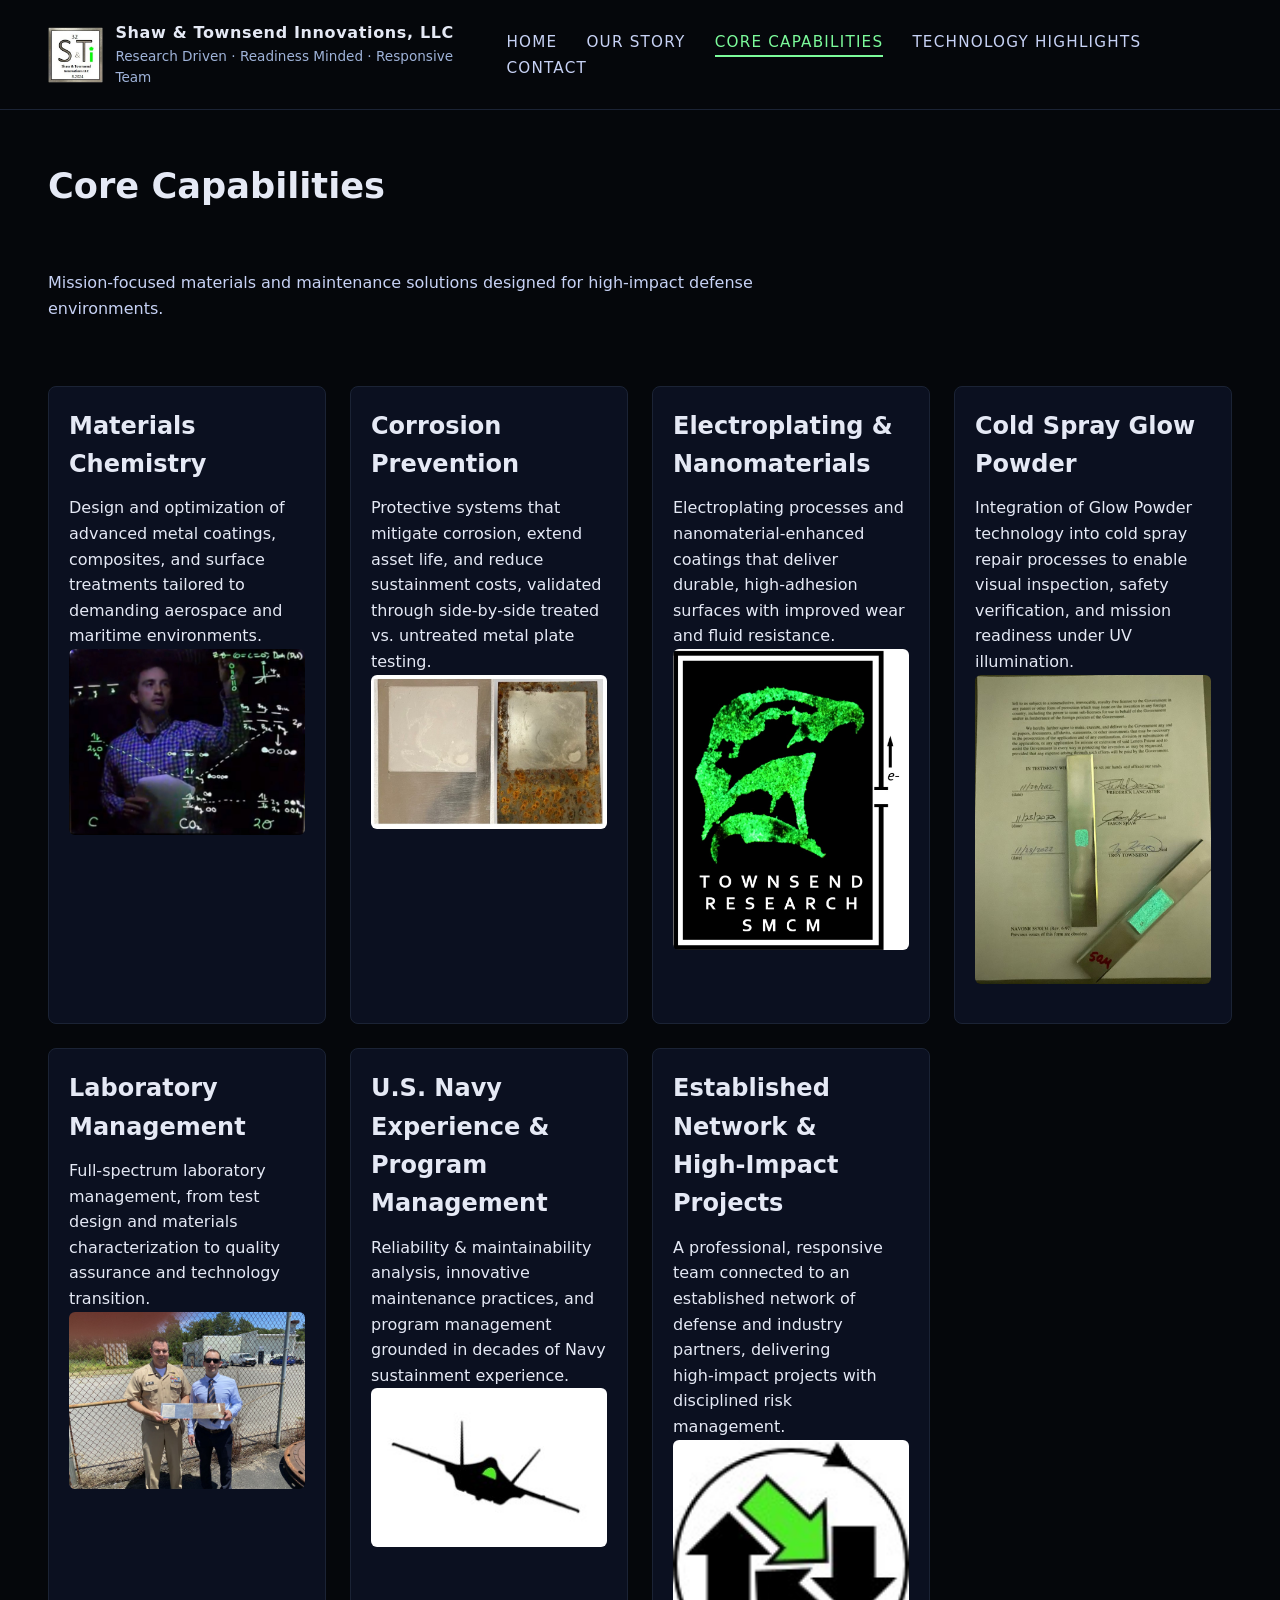
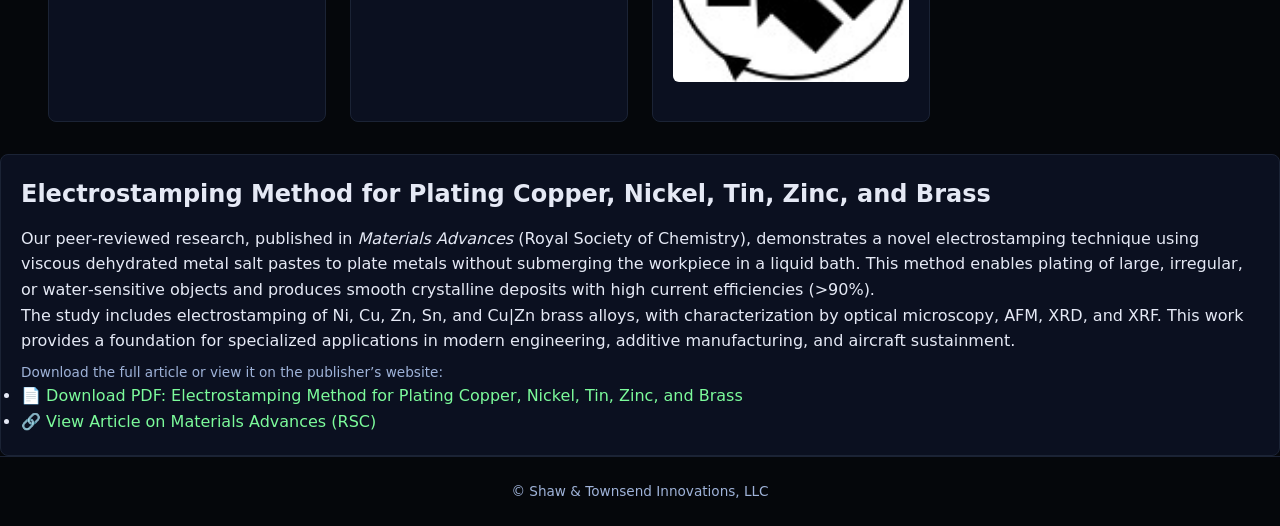
==== capabilities.html @ 94cab830 "Update capabilities.html" ====
<!DOCTYPE html>
<html lang="en">
<head>
  <meta charset="UTF-8">
  <title>Shaw & Townsend Innovations | Core Capabilities</title> 
  <link rel="stylesheet" href="styles.css">
</head>
<body>
<header class="site-header">
  <div class="logo-block">
    <img src="images/sti-logo.jpg" alt="Shaw & Townsend Innovations LLC logo">
    <div class="logo-text">
      <span class="logo-title">Shaw & Townsend Innovations, LLC</span>
      <span class="logo-tagline">Research Driven · Readiness Minded · Responsive Team</span>
    </div>
  </div>
  <nav class="main-nav">
    <a href="index.html">Home</a>
    <a href="our-story.html">Our Story</a>
    <a href="capabilities.html" class="active">Core Capabilities</a>
    <a href="technology.html">Technology Highlights</a>
    <a href="contact.html">Contact</a>
  </nav>
</header>

<section class="page-hero">
  <h1>Core Capabilities</h1>
  <p>
    Mission‑focused materials and maintenance solutions designed for high‑impact defense environments.
  </p>
</section>

<section class="capabilities-grid">

  
  <article class="capability-card">
    <h2>Materials Chemistry</h2>
    <p>
      Design and optimization of advanced metal coatings, composites, and surface treatments tailored to
      demanding aerospace and maritime environments.
    </p>
    <img src="images/lightboard-photo-example.JPG"
         alt="Treated and corroded metal plates demonstrating corrosion prevention">
    
  </article>

  <article class="capability-card">
    <h2>Corrosion Prevention</h2>
    <p>
      Protective systems that mitigate corrosion, extend asset life, and reduce sustainment costs, validated
      through side‑by‑side treated vs. untreated metal plate testing.
    </p>
    <img src="images/corrosion-comparison-plates.jpg"
         alt="Treated and corroded metal plates demonstrating corrosion prevention">
  </article>

  <article class="capability-card">
    <h2>Electroplating & Nanomaterials</h2>
    <p>
      Electroplating processes and nanomaterial‑enhanced coatings that deliver durable, high‑adhesion surfaces
      with improved wear and fluid resistance.
    </p>
    <img src="images/townsend-research.jpg"
         alt="Treated and corroded metal plates demonstrating corrosion prevention">
    
  </article>

  <article class="capability-card">
    <h2>Cold Spray Glow Powder</h2>
    <p>
      Integration of Glow Powder technology into cold spray repair processes to enable visual inspection,
      safety verification, and mission readiness under UV illumination.
    </p>
    <img src="images/glowing-coldspray-patent.jpg"
         alt="Fluorescent metal components under UV light illustrating Glow Powder applications">
  </article>

  <article class="capability-card">
    <h2>Laboratory Management</h2>
    <p>
      Full‑spectrum laboratory management, from test design and materials characterization to quality
      assurance and technology transition.
    </p>

        <img src="images/jason-troy.jpg"
         alt="Treated and corroded metal plates demonstrating corrosion prevention">
  </article>

  <article class="capability-card">
    <h2>U.S. Navy Experience & Program Management</h2>
    <p>
      Reliability & maintainability analysis, innovative maintenance practices, and program management
      grounded in decades of Navy sustainment experience.
    </p>

        <img src="images/materials-chemistry.jpg"
         alt="Treated and corroded metal plates demonstrating corrosion prevention">
  </article>

  <article class="capability-card">
    <h2>Established Network & High‑Impact Projects</h2>
    <p>
      A professional, responsive team connected to an established network of defense and industry partners,
      delivering high‑impact projects with disciplined risk management.
    </p>
        <img src="images/network.jpg"
         alt="Treated and corroded metal plates demonstrating corrosion prevention">
  </article>
</section>


  <article class="tech-card">
    <h2>Electrostamping Method for Plating Copper, Nickel, Tin, Zinc, and Brass</h2>
    <p>
      Our peer‑reviewed research, published in <em>Materials Advances</em> (Royal Society of Chemistry),
      demonstrates a novel electrostamping technique using viscous dehydrated metal salt pastes to plate
      metals without submerging the workpiece in a liquid bath. This method enables plating of large,
      irregular, or water‑sensitive objects and produces smooth crystalline deposits with high current
      efficiencies (>90%).
    </p>

    <p>
      The study includes electrostamping of Ni, Cu, Zn, Sn, and Cu|Zn brass alloys, with characterization
      by optical microscopy, AFM, XRD, and XRF. This work provides a foundation for specialized
      applications in modern engineering, additive manufacturing, and aircraft sustainment.
    </p>

    <p class="image-caption">
      Download the full article or view it on the publisher’s website:
    </p>

    <ul>
      <li>
        <a href="Electrostamping copper nickel tin zinc brass 2026.pdf" target="_blank">
          📄 Download PDF: Electrostamping Method for Plating Copper, Nickel, Tin, Zinc, and Brass
        </a>
      </li>
      <li>
        <a href="https://pubs.rsc.org/ma/article/doi/10.1039/d6ma00854b/1274172/Electrostamping-method-for-plating-copper-nickel?utm_source=RESEARCHGATE.NET&utm_medium=article"
           target="_blank">
          🔗 View Article on Materials Advances (RSC)
        </a>
      </li>
    </ul>
  </article>





  

<footer class="site-footer">
  <p>&copy; Shaw & Townsend Innovations, LLC</p>
</footer>
</body>
</html>
---- styles.css ----
/* Base */
* {
  box-sizing: border-box;
  margin: 0;
  padding: 0;
}

body {
  font-family: system-ui, -apple-system, BlinkMacSystemFont, "Segoe UI", sans-serif;
  background-color: #05070b;
  color: #e5e9f5;
  line-height: 1.6;
}

a {
  color: #7cfb9b;
  text-decoration: none;
}

a:hover {
  text-decoration: underline;
}

/* Layout */
.site-header {
  display: flex;
  justify-content: space-between;
  align-items: center;
  padding: 1.25rem 3rem;
  background: #05070b;
  border-bottom: 1px solid #1b2335;
  position: sticky;
  top: 0;
  z-index: 10;
}

.logo-block {
  display: flex;
  align-items: center;
  gap: 0.75rem;
}

.logo-block img {
  height: 56px;
}

.logo-text {
  display: flex;
  flex-direction: column;
}

.logo-title {
  font-weight: 600;
  letter-spacing: 0.04em;
}

.logo-tagline {
  font-size: 0.85rem;
  color: #9fb3d9;
}

.main-nav a {
  margin-left: 1.5rem;
  font-size: 0.95rem;
  text-transform: uppercase;
  letter-spacing: 0.08em;
  color: #c7d2f5;
}

.main-nav a.active {
  color: #7cfb9b;
  border-bottom: 2px solid #7cfb9b;
  padding-bottom: 0.25rem;
}

.hero,
.page-hero {
  display: flex;
  justify-content: space-between;
  align-items: flex-start;
  padding: 3rem 3rem 2rem;
  gap: 2.5rem;
}

.page-hero {
  flex-direction: column;
}

.hero-content h1,
.page-hero h1 {
  font-size: 2.2rem;
  margin-bottom: 1rem;
}

.hero-content p,
.page-hero p {
  max-width: 720px;
  color: #c7d2f5;
}

.hero-actions {
  margin-top: 1.5rem;
  display: flex;
  gap: 1rem;
}

.hero-image img {
  max-width: 380px;
  border-radius: 8px;
  border: 1px solid #1b2335;
}

.image-caption {
  margin-top: 0.5rem;
  font-size: 0.85rem;
  color: #9fb3d9;
}

/* Buttons */
.btn-primary,
.btn-secondary {
  display: inline-block;
  padding: 0.7rem 1.4rem;
  border-radius: 999px;
  font-size: 0.9rem;
  font-weight: 500;
  text-transform: uppercase;
  letter-spacing: 0.08em;
}

.btn-primary {
  background: linear-gradient(135deg, #2af598, #009efd);
  color: #05070b;
}

.btn-secondary {
  border: 1px solid #7cfb9b;
  color: #7cfb9b;
}

/* Sections */
.identifiers,
.what-we-do,
.story-section,
.leadership-grid,
.photo-strip,
.capabilities-grid,
.tech-section,
.contact-grid,
.download-section {
  padding: 2rem 3rem;
}

.identifiers h2,
.what-we-do h2,
.story-section h2,
.leadership-grid h2,
.photo-strip h2,
.capabilities-grid h1,
.capabilities-grid h2,
.tech-section h1,
.tech-section h2,
.contact-grid h1,
.contact-grid h2,
.download-section h2 {
  margin-bottom: 1rem;
}

.id-grid {
  display: grid;
  grid-template-columns: repeat(auto-fit, minmax(220px, 1fr));
  gap: 0.75rem;
}

.id-item {
  padding: 0.75rem 1rem;
  border-radius: 6px;
  background: #0b1020;
  border: 1px solid #1b2335;
}

/* Feature / Capability cards */
.feature-grid,
.capabilities-grid,
.leadership-grid,
.photo-strip .photo-grid,
.tech-section,
.contact-grid {
  display: grid;
  grid-template-columns: repeat(auto-fit, minmax(260px, 1fr));
  gap: 1.5rem;
}

.feature-card,
.capability-card,
.leader-card,
.tech-card,
.contact-card {
  background: #0b1020;
  border-radius: 8px;
  border: 1px solid #1b2335;
  padding: 1.25rem;
}

.feature-card h3,
.capability-card h2,
.leader-card h3,
.tech-card h2,
.contact-card h2 {
  margin-bottom: 0.75rem;
}

.leader-card img,
.capability-card img,
.tech-card img,
.photo-strip img {
  width: 100%;
  border-radius: 6px;
  margin-bottom: 0.75rem;
}

/* Footer */
.site-footer {
  padding: 1.5rem 3rem;
  border-top: 1px solid #1b2335;
  text-align: center;
  font-size: 0.85rem;
  color: #9fb3d9;
}

/* Responsive */
@media (max-width: 768px) {
  .site-header {
    flex-direction: column;
    align-items: flex-start;
  }

  .main-nav {
    margin-top: 0.75rem;
  }

  .hero {
    flex-direction: column;
  }

  .hero-image img {
    max-width: 100%;
  }
}
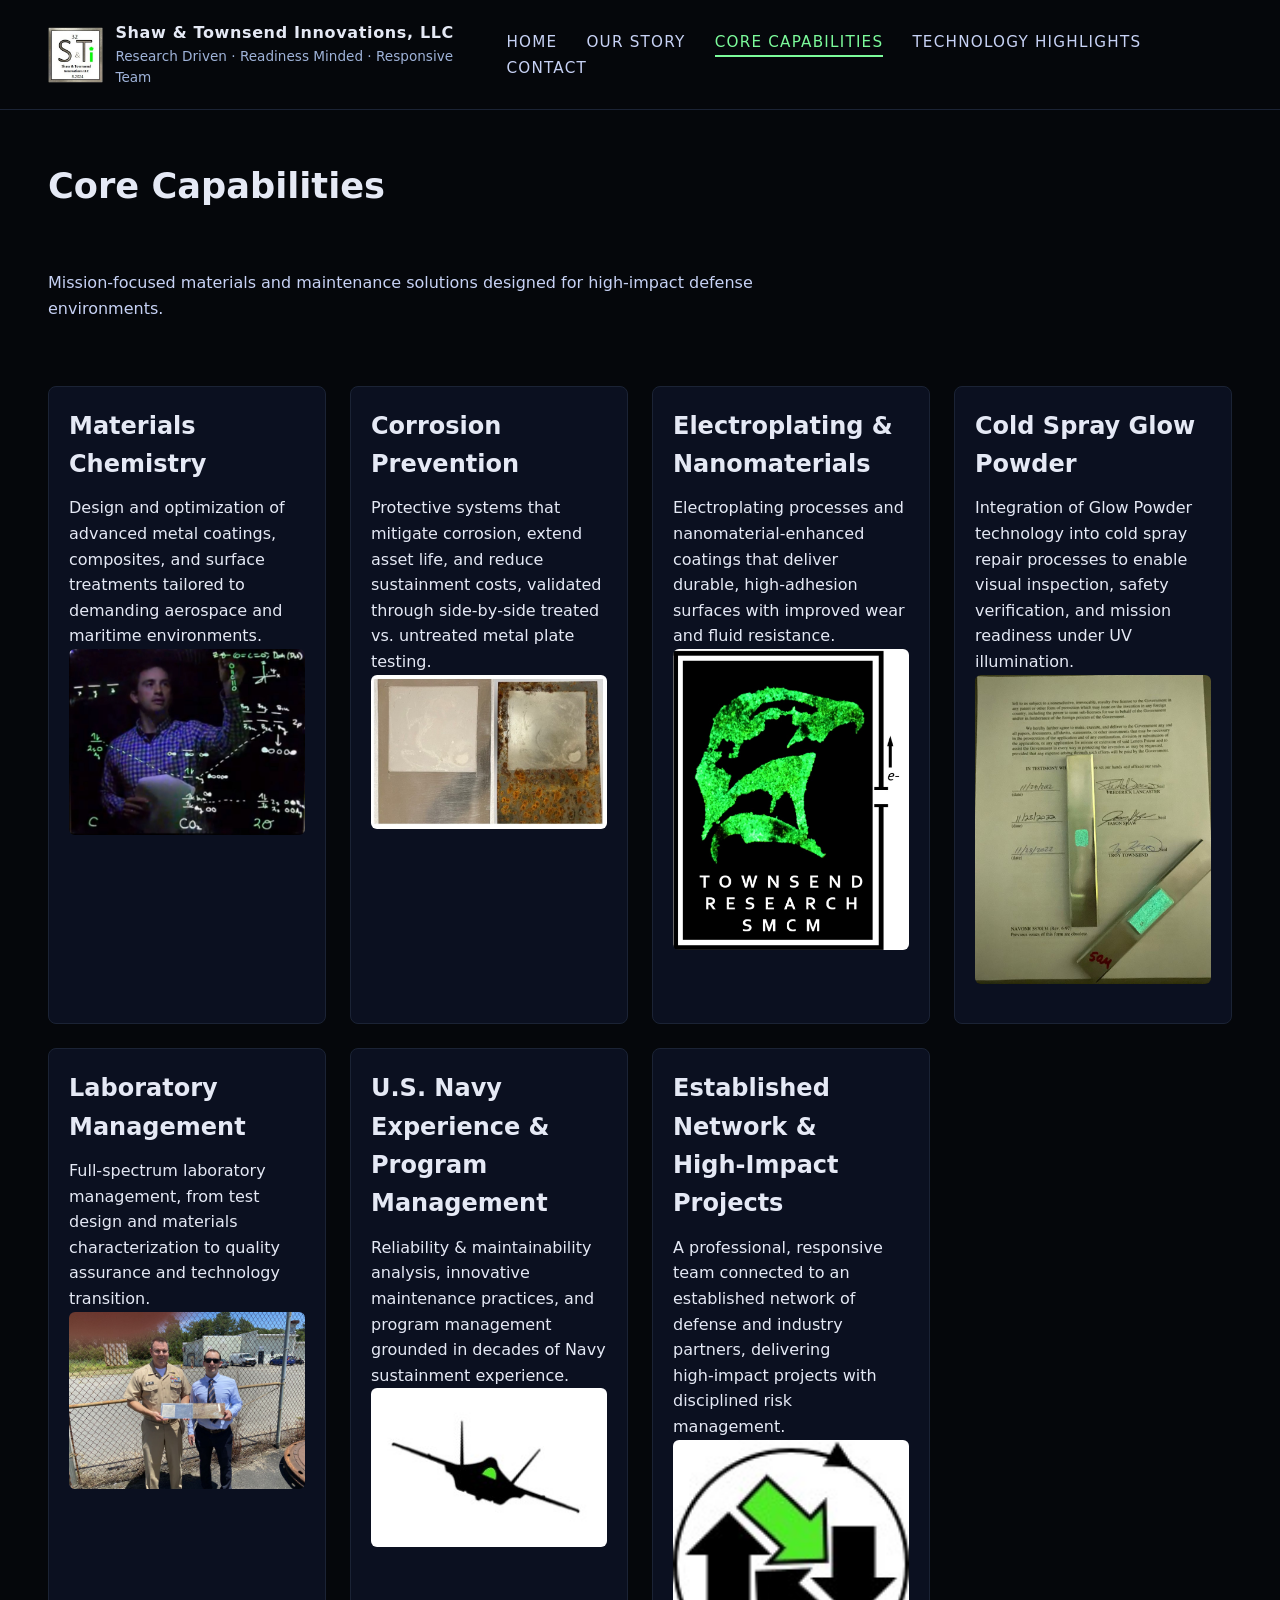
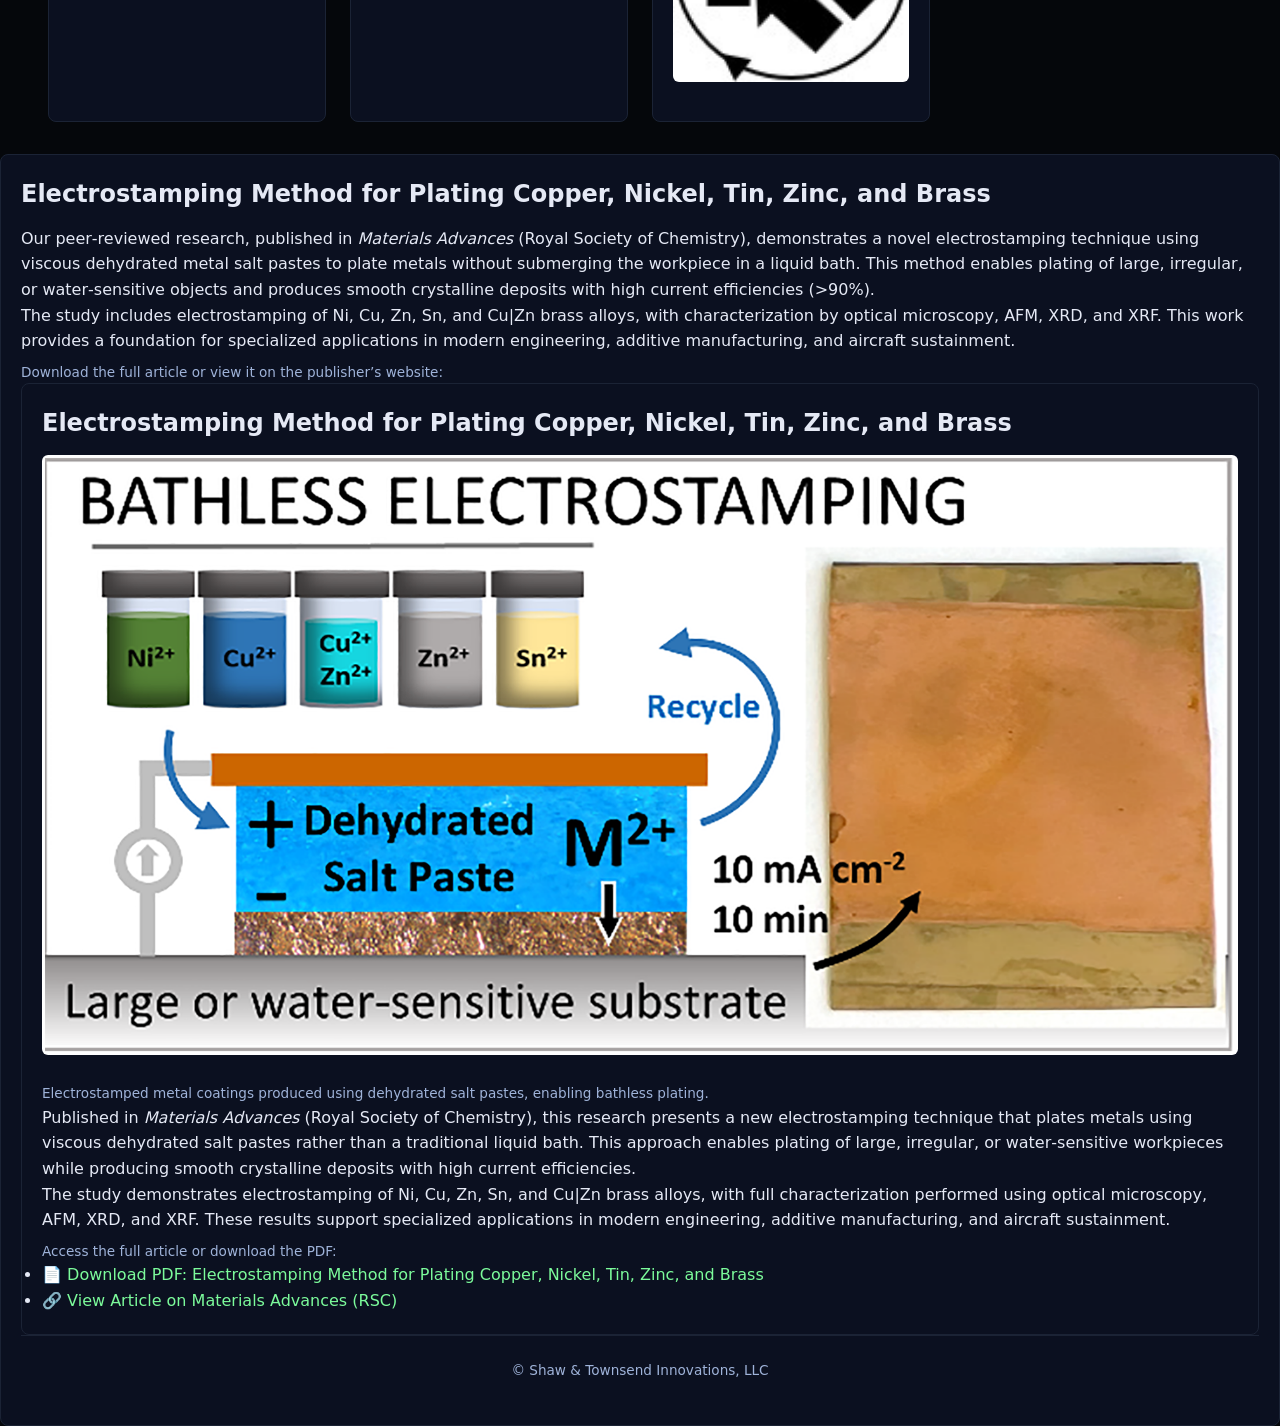
==== commit 39533f6a: "Add article on electrostamping method for plating metals Added a new article section detailing the e" ====
--- a/capabilities.html
+++ b/capabilities.html
@@ -129,6 +129,38 @@
       Download the full article or view it on the publisher’s website:
     </p>
 
+
+
+
+  <article class="tech-card">
+    <h2>Electrostamping Method for Plating Copper, Nickel, Tin, Zinc, and Brass</h2>
+
+    <!-- Image Preview -->
+    <img src="images/electrostamping.jpg"
+         alt="Electrostamped metal coupons and microscopy results">
+    <p class="image-caption">
+      Electrostamped metal coatings produced using dehydrated salt pastes, enabling bathless plating.
+    </p>
+
+    <!-- Summary -->
+    <p>
+      Published in <em>Materials Advances</em> (Royal Society of Chemistry), this research presents a new
+      electrostamping technique that plates metals using viscous dehydrated salt pastes rather than a
+      traditional liquid bath. This approach enables plating of large, irregular, or water‑sensitive
+      workpieces while producing smooth crystalline deposits with high current efficiencies.
+    </p>
+
+    <p>
+      The study demonstrates electrostamping of Ni, Cu, Zn, Sn, and Cu|Zn brass alloys, with full
+      characterization performed using optical microscopy, AFM, XRD, and XRF. These results support
+      specialized applications in modern engineering, additive manufacturing, and aircraft sustainment.
+    </p>
+
+    <!-- Links -->
+    <p class="image-caption">
+      Access the full article or download the PDF:
+    </p>
+
     <ul>
       <li>
         <a href="Electrostamping copper nickel tin zinc brass 2026.pdf" target="_blank">
@@ -147,6 +179,11 @@
 
 
 
+    
+
+
+
+
 
   
 
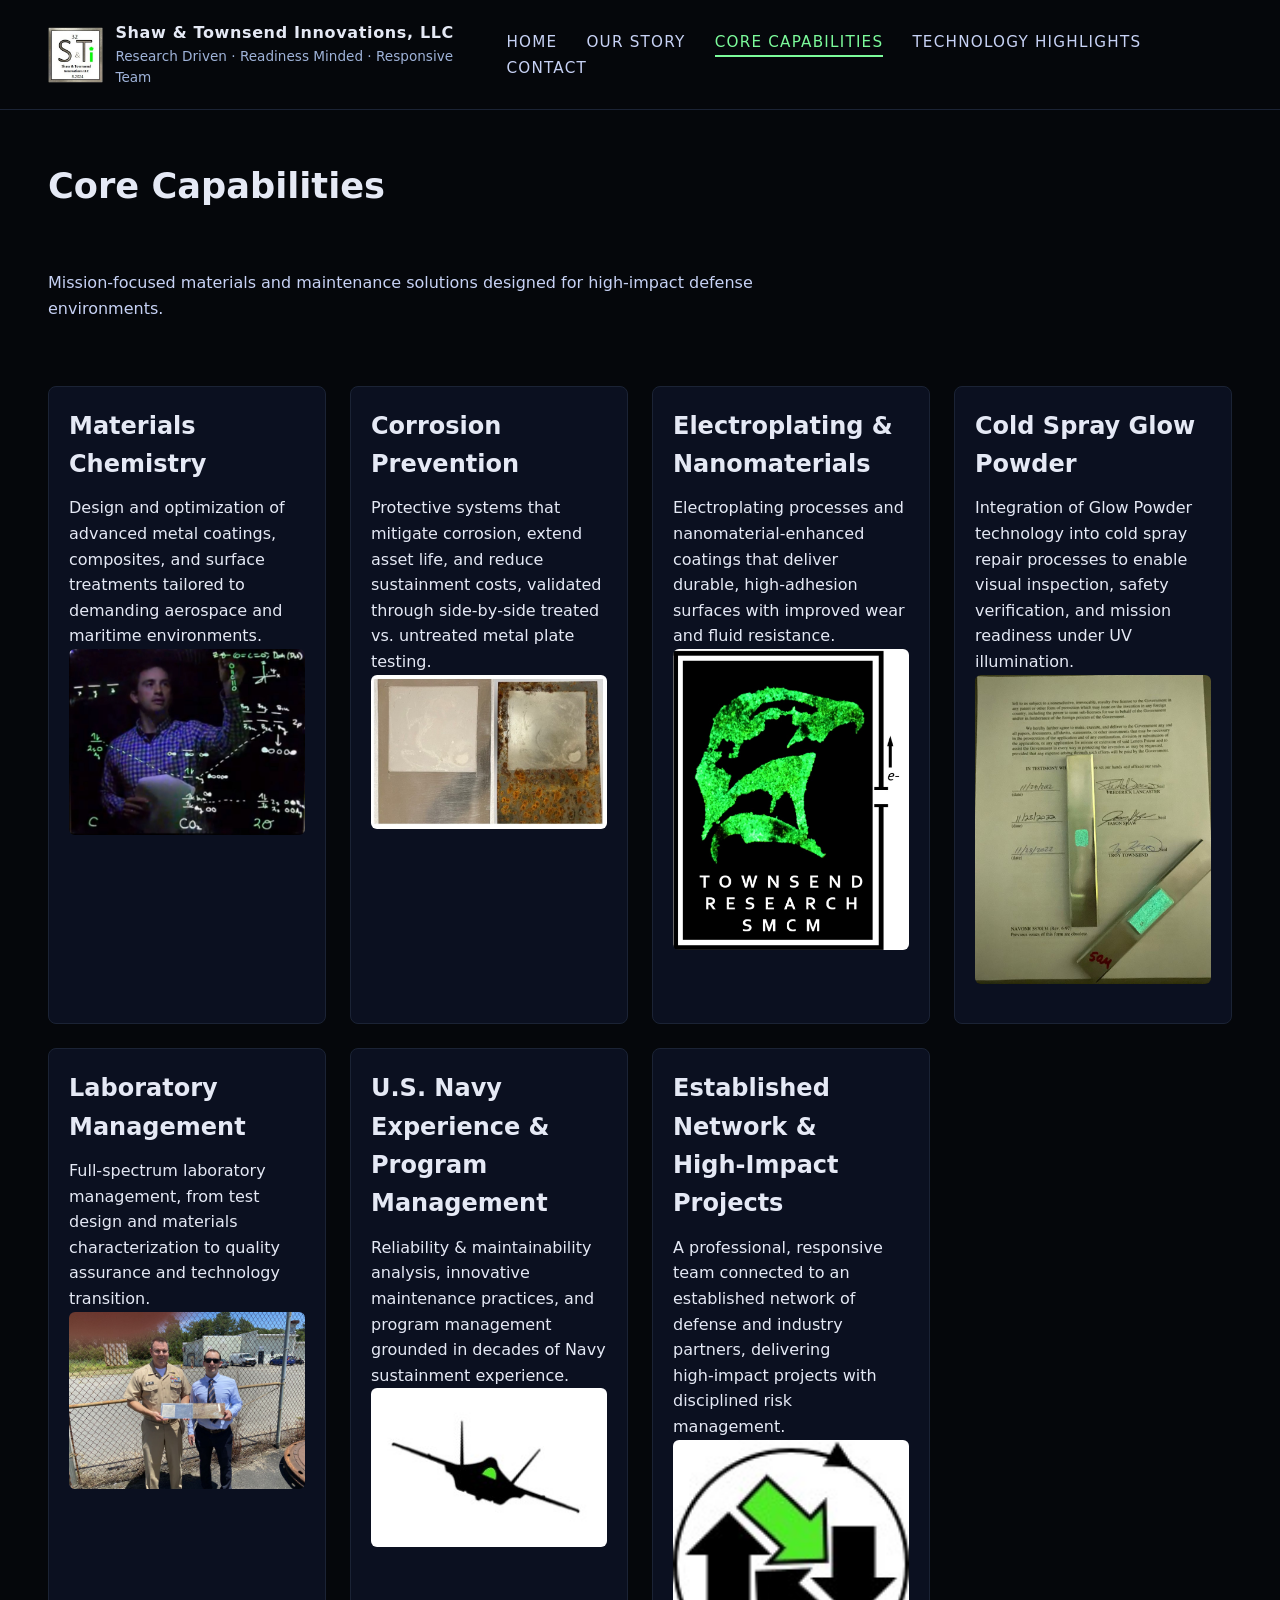
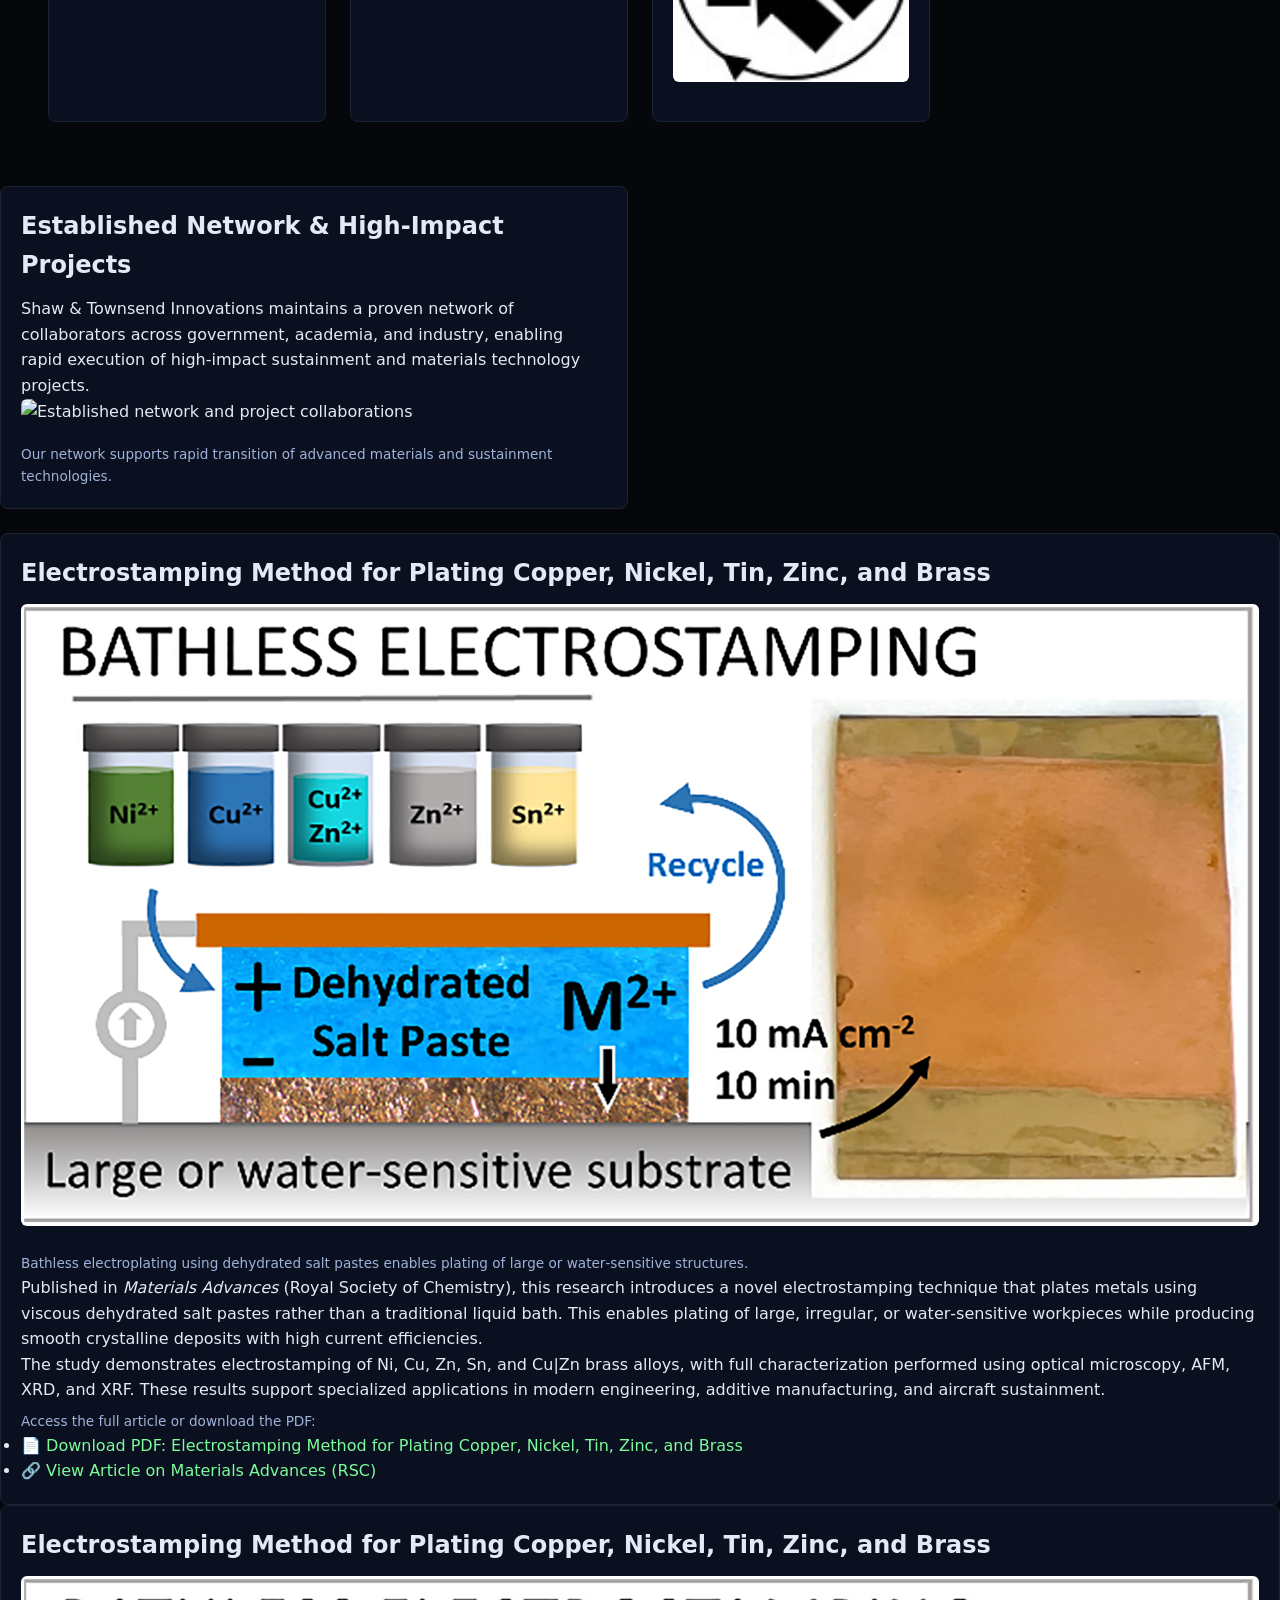
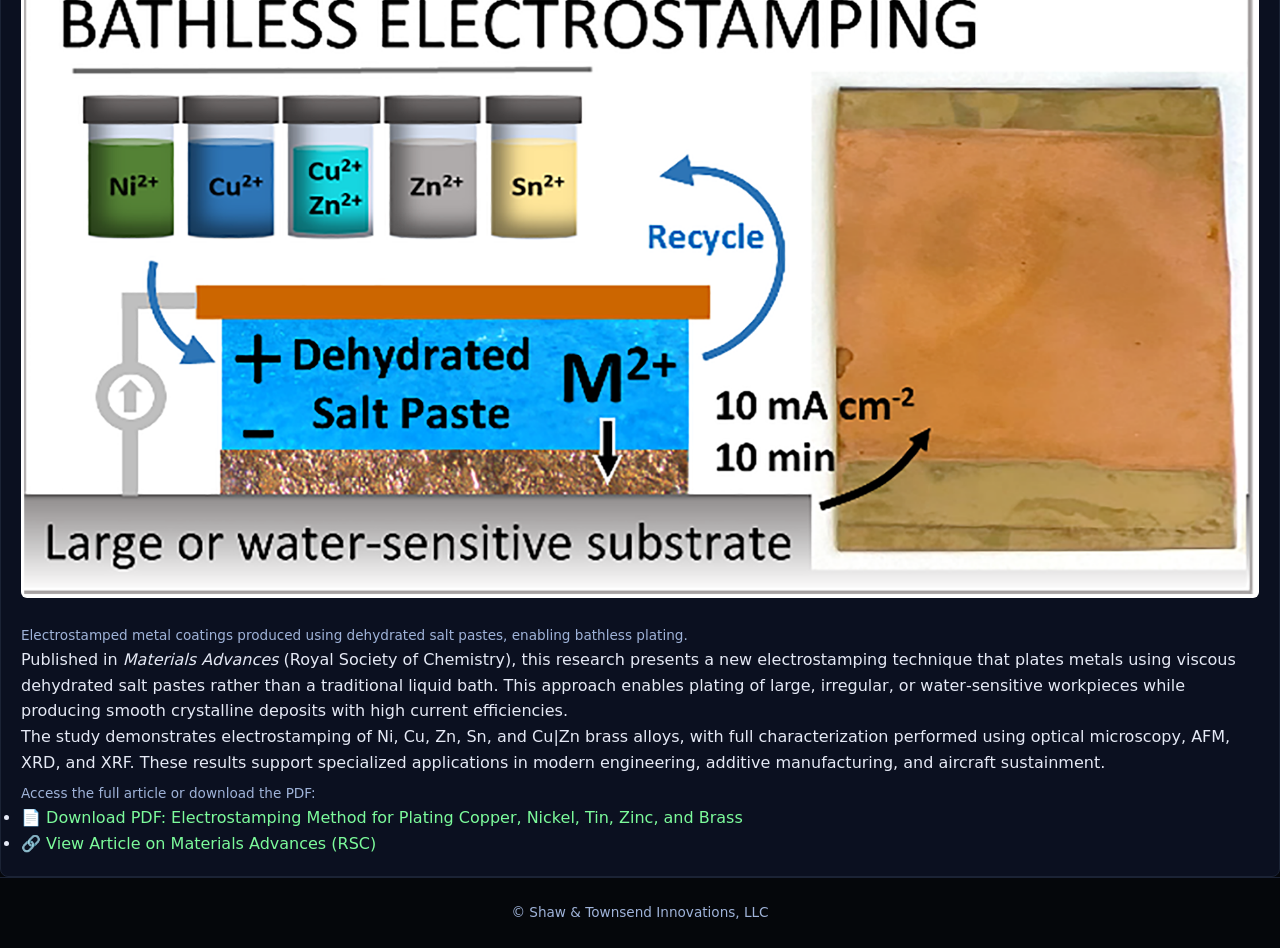
==== commit 9ec008ef: "Add new electrostamping card with updated content Added a new wide card for the electrostamping meth" ====
--- a/capabilities.html
+++ b/capabilities.html
@@ -1,6 +1,6 @@
 <!DOCTYPE html>
 <html lang="en">
-<head>
+<head> 
   <meta charset="UTF-8">
   <title>Shaw & Townsend Innovations | Core Capabilities</title> 
   <link rel="stylesheet" href="styles.css">
@@ -109,27 +109,74 @@
 </section>
 
 
+
+  
+
+<div class="tech-row-wide">
+
+  <!-- Existing card stays exactly the same -->
   <article class="tech-card">
+    <h2>Established Network & High‑Impact Projects</h2>
+    <p>
+      Shaw & Townsend Innovations maintains a proven network of collaborators across government,
+      academia, and industry, enabling rapid execution of high‑impact sustainment and materials
+      technology projects.
+    </p>
+    <img src="images/network-projects.jpg" alt="Established network and project collaborations">
+    <p class="image-caption">
+      Our network supports rapid transition of advanced materials and sustainment technologies.
+    </p>
+  </article>
+
+  <!-- NEW wide Electrostamping card -->
+  <article class="tech-card wide">
     <h2>Electrostamping Method for Plating Copper, Nickel, Tin, Zinc, and Brass</h2>
-    <p>
-      Our peer‑reviewed research, published in <em>Materials Advances</em> (Royal Society of Chemistry),
-      demonstrates a novel electrostamping technique using viscous dehydrated metal salt pastes to plate
-      metals without submerging the workpiece in a liquid bath. This method enables plating of large,
-      irregular, or water‑sensitive objects and produces smooth crystalline deposits with high current
-      efficiencies (>90%).
-    </p>
-
-    <p>
-      The study includes electrostamping of Ni, Cu, Zn, Sn, and Cu|Zn brass alloys, with characterization
-      by optical microscopy, AFM, XRD, and XRF. This work provides a foundation for specialized
-      applications in modern engineering, additive manufacturing, and aircraft sustainment.
-    </p>
-
-    <p class="image-caption">
-      Download the full article or view it on the publisher’s website:
-    </p>
-
-
+
+    <img src="images/electrostamping.jpg"
+         alt="Electrostamped metal coupons and microscopy results">
+    <p class="image-caption">
+      Bathless electroplating using dehydrated salt pastes enables plating of large or water‑sensitive structures.
+    </p>
+
+    <p>
+      Published in <em>Materials Advances</em> (Royal Society of Chemistry), this research introduces a
+      novel electrostamping technique that plates metals using viscous dehydrated salt pastes rather
+      than a traditional liquid bath. This enables plating of large, irregular, or water‑sensitive
+      workpieces while producing smooth crystalline deposits with high current efficiencies.
+    </p>
+
+    <p>
+      The study demonstrates electrostamping of Ni, Cu, Zn, Sn, and Cu|Zn brass alloys, with full
+      characterization performed using optical microscopy, AFM, XRD, and XRF. These results support
+      specialized applications in modern engineering, additive manufacturing, and aircraft sustainment.
+    </p>
+
+    <p class="image-caption">
+      Access the full article or download the PDF:
+    </p>
+
+    <ul>
+      <li>
+        <a href="Electrostamping copper nickel tin zinc brass 2026.pdf" target="_blank">
+          📄 Download PDF: Electrostamping Method for Plating Copper, Nickel, Tin, Zinc, and Brass
+        </a>
+      </li>
+      <li>
+        <a href="https://pubs.rsc.org/ma/article/doi/10.1039/d6ma00854b/1274172/Electrostamping-method-for-plating-copper-nickel?utm_source=RESEARCHGATE.NET&utm_medium=article"
+           target="_blank">
+          🔗 View Article on Materials Advances (RSC)
+        </a>
+      </li>
+    </ul>
+  </article>
+
+</div>
+
+
+
+
+
+    
 
 
   <article class="tech-card">
--- a/styles.css
+++ b/styles.css
@@ -247,3 +247,19 @@
     max-width: 100%;
   }
 }
+
+
+
+/* Two‑column layout for the final row */
+.tech-row-wide {
+  display: grid;
+  grid-template-columns: 1fr 1fr;
+  gap: 1.5rem;
+  margin-top: 2rem;
+}
+
+/* Make the Electrostamping card span two columns */
+.tech-card.wide {
+  grid-column: span 2;
+}
+
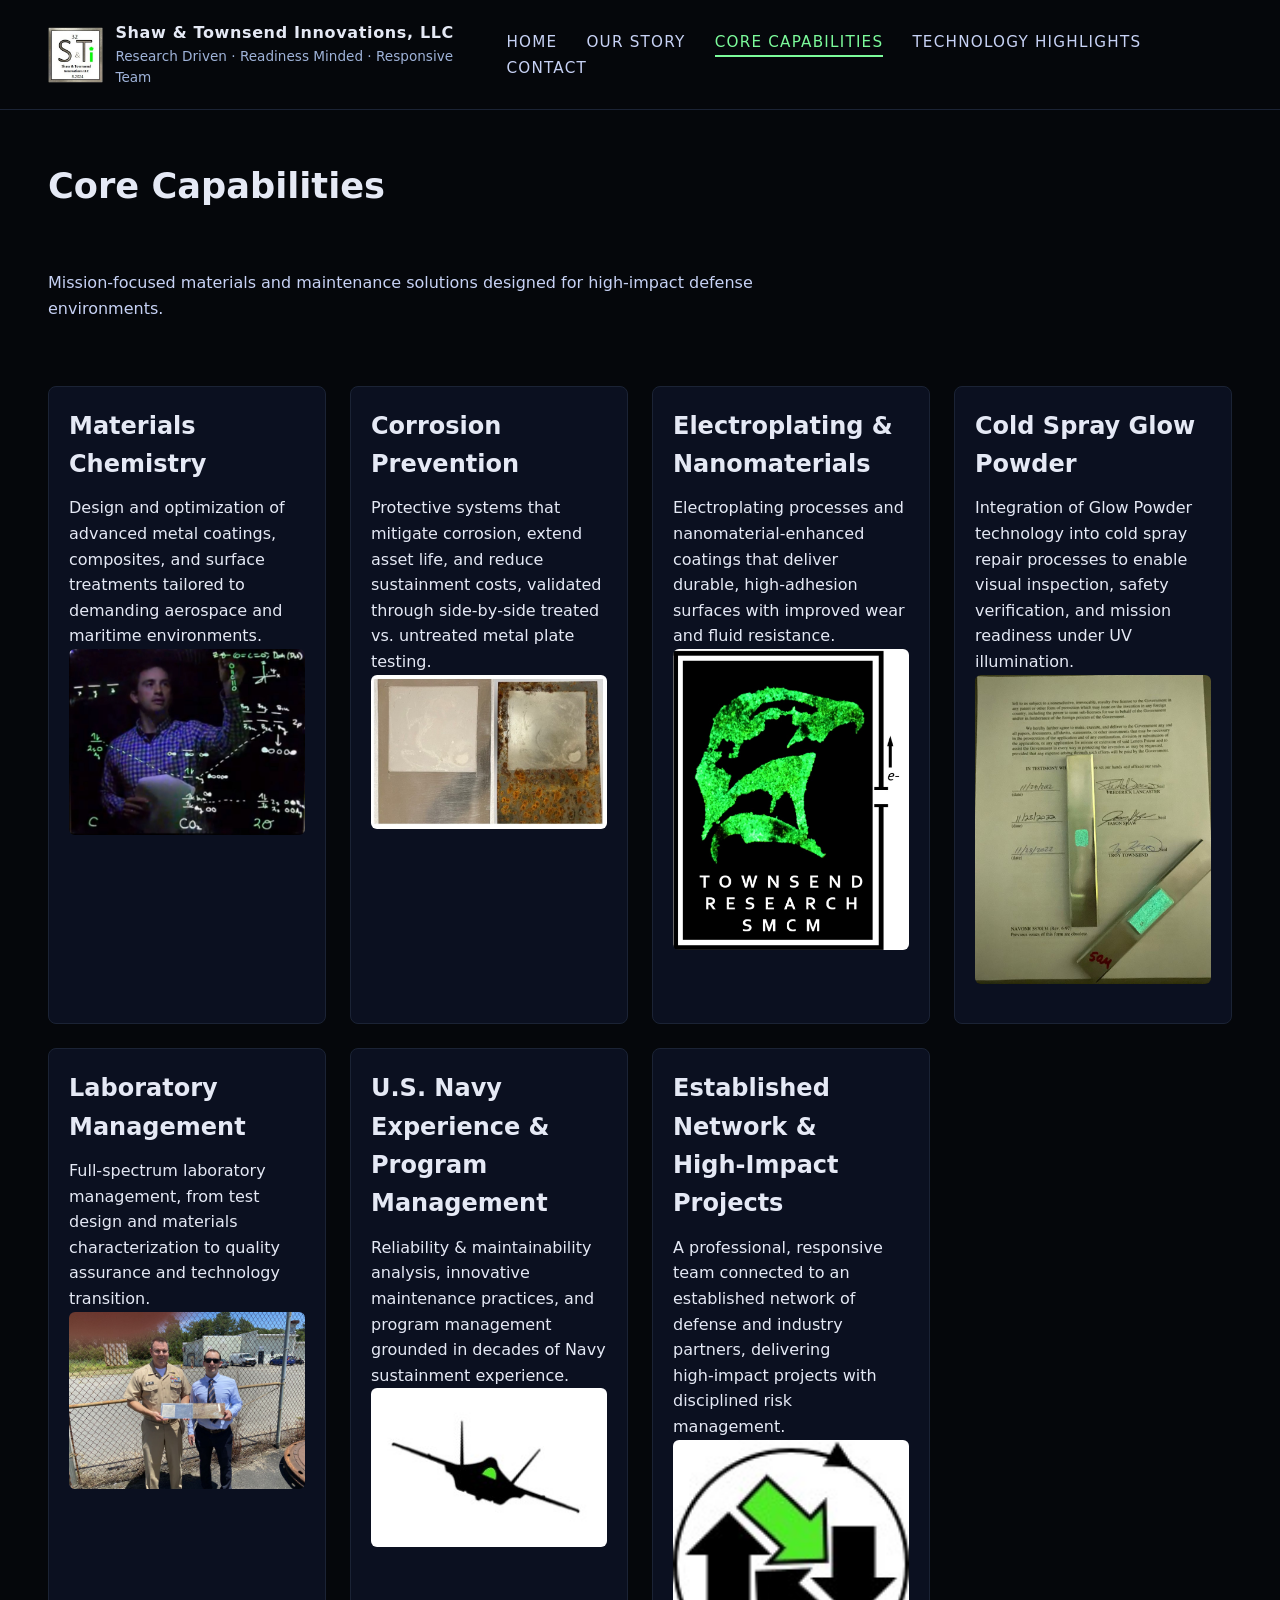
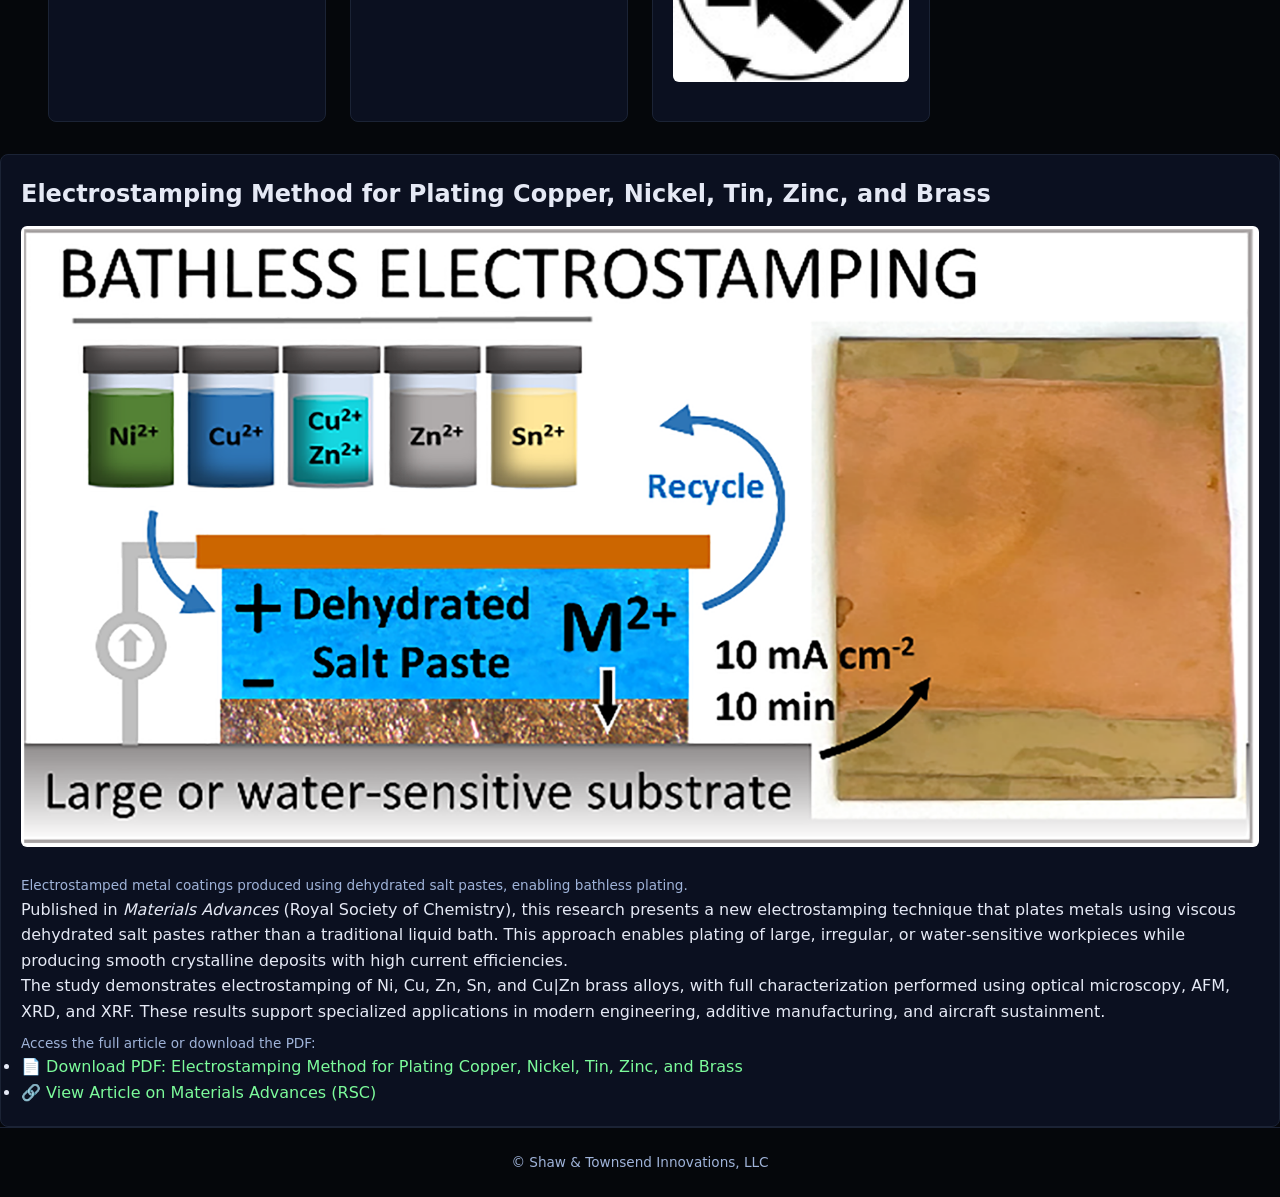
==== commit 058b0e4b: "Update capabilities.html" ====
--- a/capabilities.html
+++ b/capabilities.html
@@ -110,73 +110,9 @@
 
 
 
-  
-
-<div class="tech-row-wide">
-
-  <!-- Existing card stays exactly the same -->
-  <article class="tech-card">
-    <h2>Established Network & High‑Impact Projects</h2>
-    <p>
-      Shaw & Townsend Innovations maintains a proven network of collaborators across government,
-      academia, and industry, enabling rapid execution of high‑impact sustainment and materials
-      technology projects.
-    </p>
-    <img src="images/network-projects.jpg" alt="Established network and project collaborations">
-    <p class="image-caption">
-      Our network supports rapid transition of advanced materials and sustainment technologies.
-    </p>
-  </article>
-
-  <!-- NEW wide Electrostamping card -->
-  <article class="tech-card wide">
-    <h2>Electrostamping Method for Plating Copper, Nickel, Tin, Zinc, and Brass</h2>
-
-    <img src="images/electrostamping.jpg"
-         alt="Electrostamped metal coupons and microscopy results">
-    <p class="image-caption">
-      Bathless electroplating using dehydrated salt pastes enables plating of large or water‑sensitive structures.
-    </p>
-
-    <p>
-      Published in <em>Materials Advances</em> (Royal Society of Chemistry), this research introduces a
-      novel electrostamping technique that plates metals using viscous dehydrated salt pastes rather
-      than a traditional liquid bath. This enables plating of large, irregular, or water‑sensitive
-      workpieces while producing smooth crystalline deposits with high current efficiencies.
-    </p>
-
-    <p>
-      The study demonstrates electrostamping of Ni, Cu, Zn, Sn, and Cu|Zn brass alloys, with full
-      characterization performed using optical microscopy, AFM, XRD, and XRF. These results support
-      specialized applications in modern engineering, additive manufacturing, and aircraft sustainment.
-    </p>
-
-    <p class="image-caption">
-      Access the full article or download the PDF:
-    </p>
-
-    <ul>
-      <li>
-        <a href="Electrostamping copper nickel tin zinc brass 2026.pdf" target="_blank">
-          📄 Download PDF: Electrostamping Method for Plating Copper, Nickel, Tin, Zinc, and Brass
-        </a>
-      </li>
-      <li>
-        <a href="https://pubs.rsc.org/ma/article/doi/10.1039/d6ma00854b/1274172/Electrostamping-method-for-plating-copper-nickel?utm_source=RESEARCHGATE.NET&utm_medium=article"
-           target="_blank">
-          🔗 View Article on Materials Advances (RSC)
-        </a>
-      </li>
-    </ul>
-  </article>
-
-</div>
 
 
 
-
-
-    
 
 
   <article class="tech-card">
--- a/styles.css
+++ b/styles.css
@@ -263,3 +263,13 @@
   grid-column: span 2;
 }
 
+
+
+
+.leadership-title {
+  grid-column: 1 / -1;   /* span full width */
+  text-align: center;
+  margin-bottom: 1rem;
+}
+
+
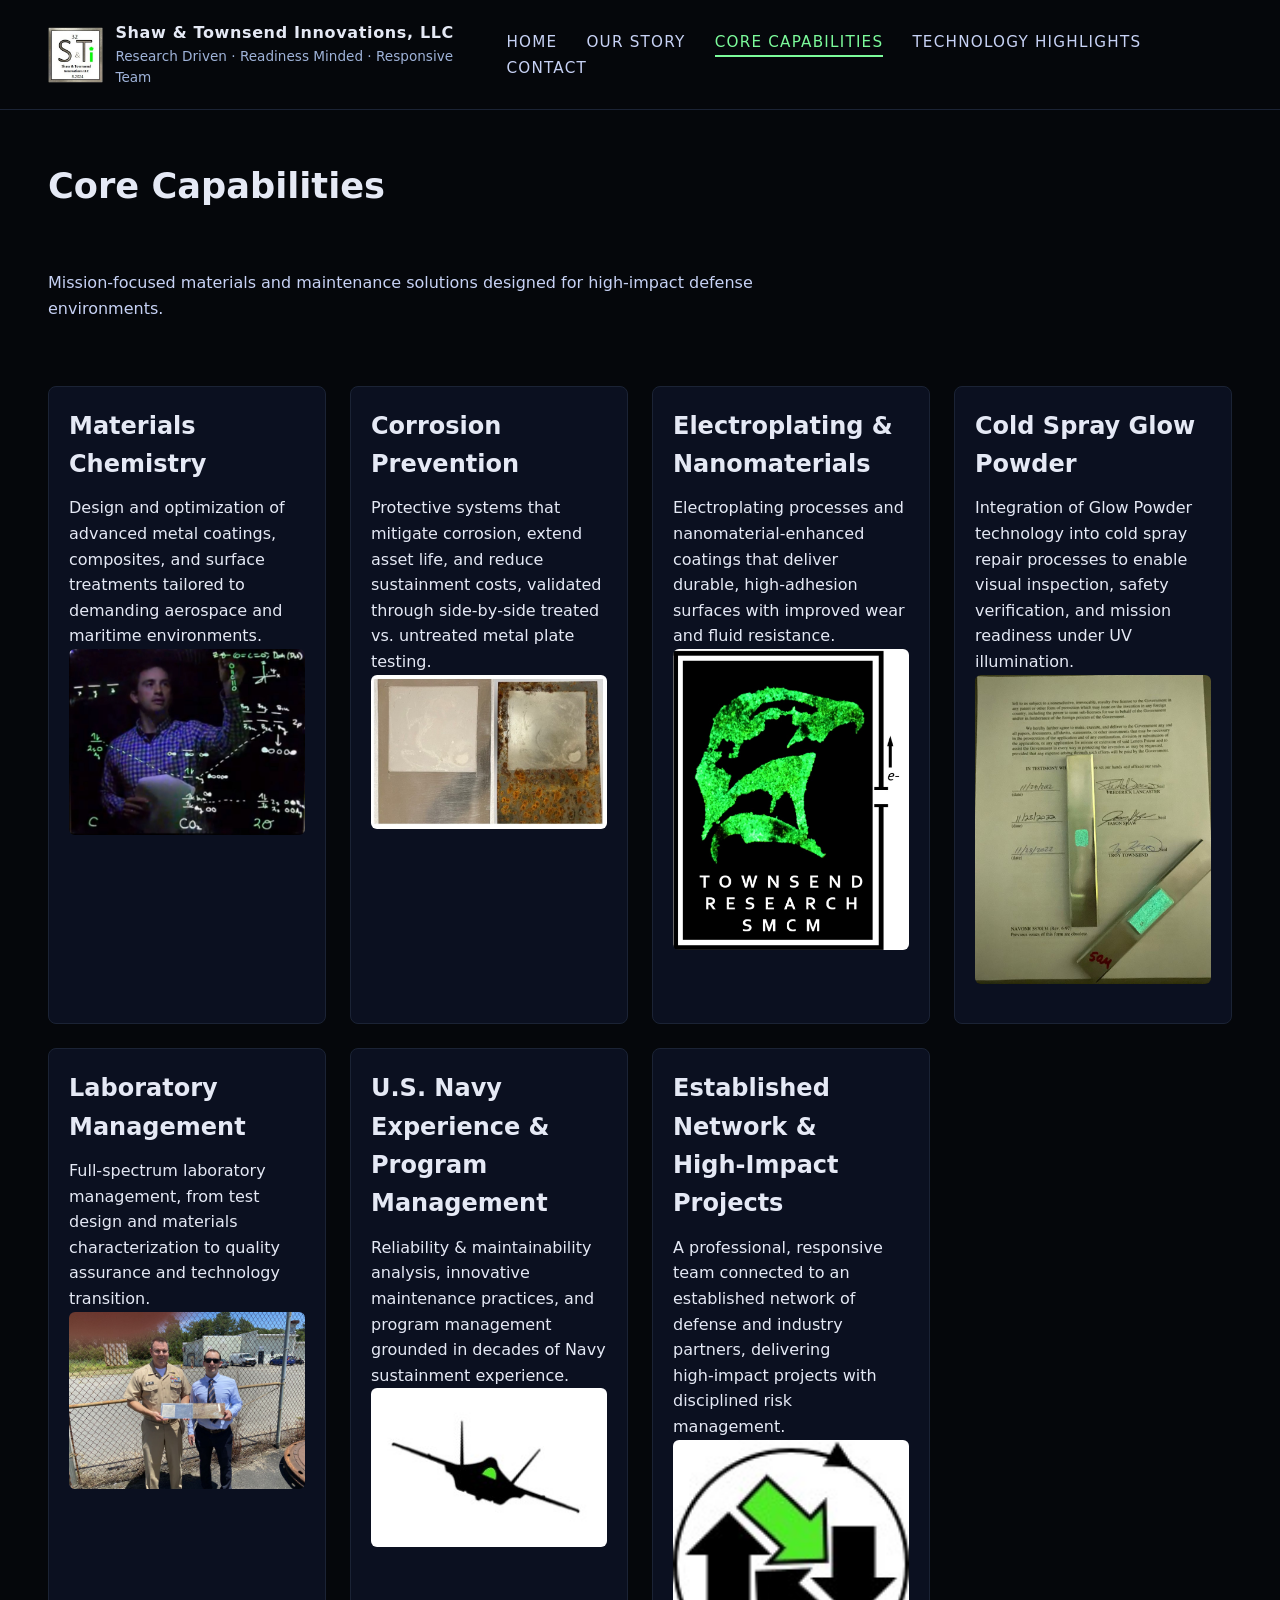
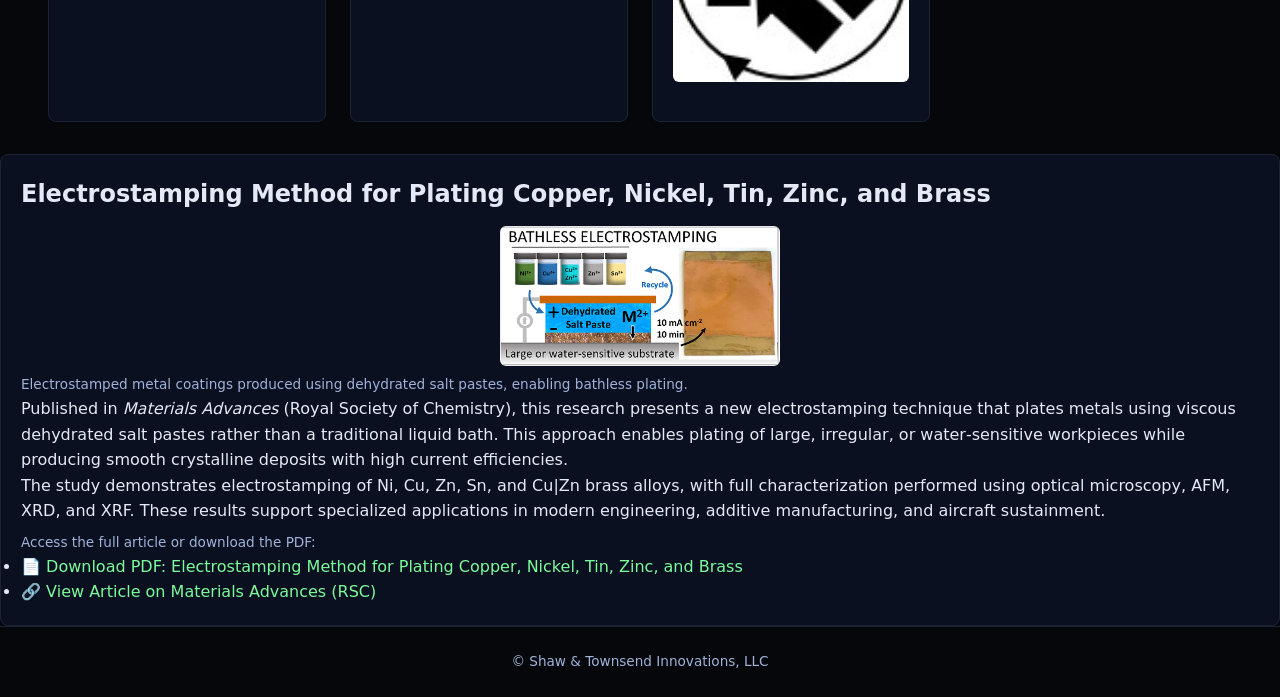
==== commit d83edb10: "Update capabilities.html" ====
--- a/capabilities.html
+++ b/capabilities.html
@@ -119,8 +119,12 @@
     <h2>Electrostamping Method for Plating Copper, Nickel, Tin, Zinc, and Brass</h2>
 
     <!-- Image Preview -->
-    <img src="images/electrostamping.jpg"
-         alt="Electrostamped metal coupons and microscopy results">
+ <img src="images/electrostamping.jpg"
+     alt="Electrostamped metal coupons and microscopy results"
+     class="electrostamp-preview">
+
+
+    
     <p class="image-caption">
       Electrostamped metal coatings produced using dehydrated salt pastes, enabling bathless plating.
     </p>
--- a/styles.css
+++ b/styles.css
@@ -272,4 +272,14 @@
   margin-bottom: 1rem;
 }
 
-
+/* Smaller image for the Electrostamping card */
+.tech-card img.electrostamp-preview {
+  width: 45%;          /* adjust size here */
+  max-width: 280px;    /* hard cap so it never gets huge */
+  display: block;
+  margin: 0.5rem auto; /* centers the image */
+  border-radius: 6px;
+}
+
+
+
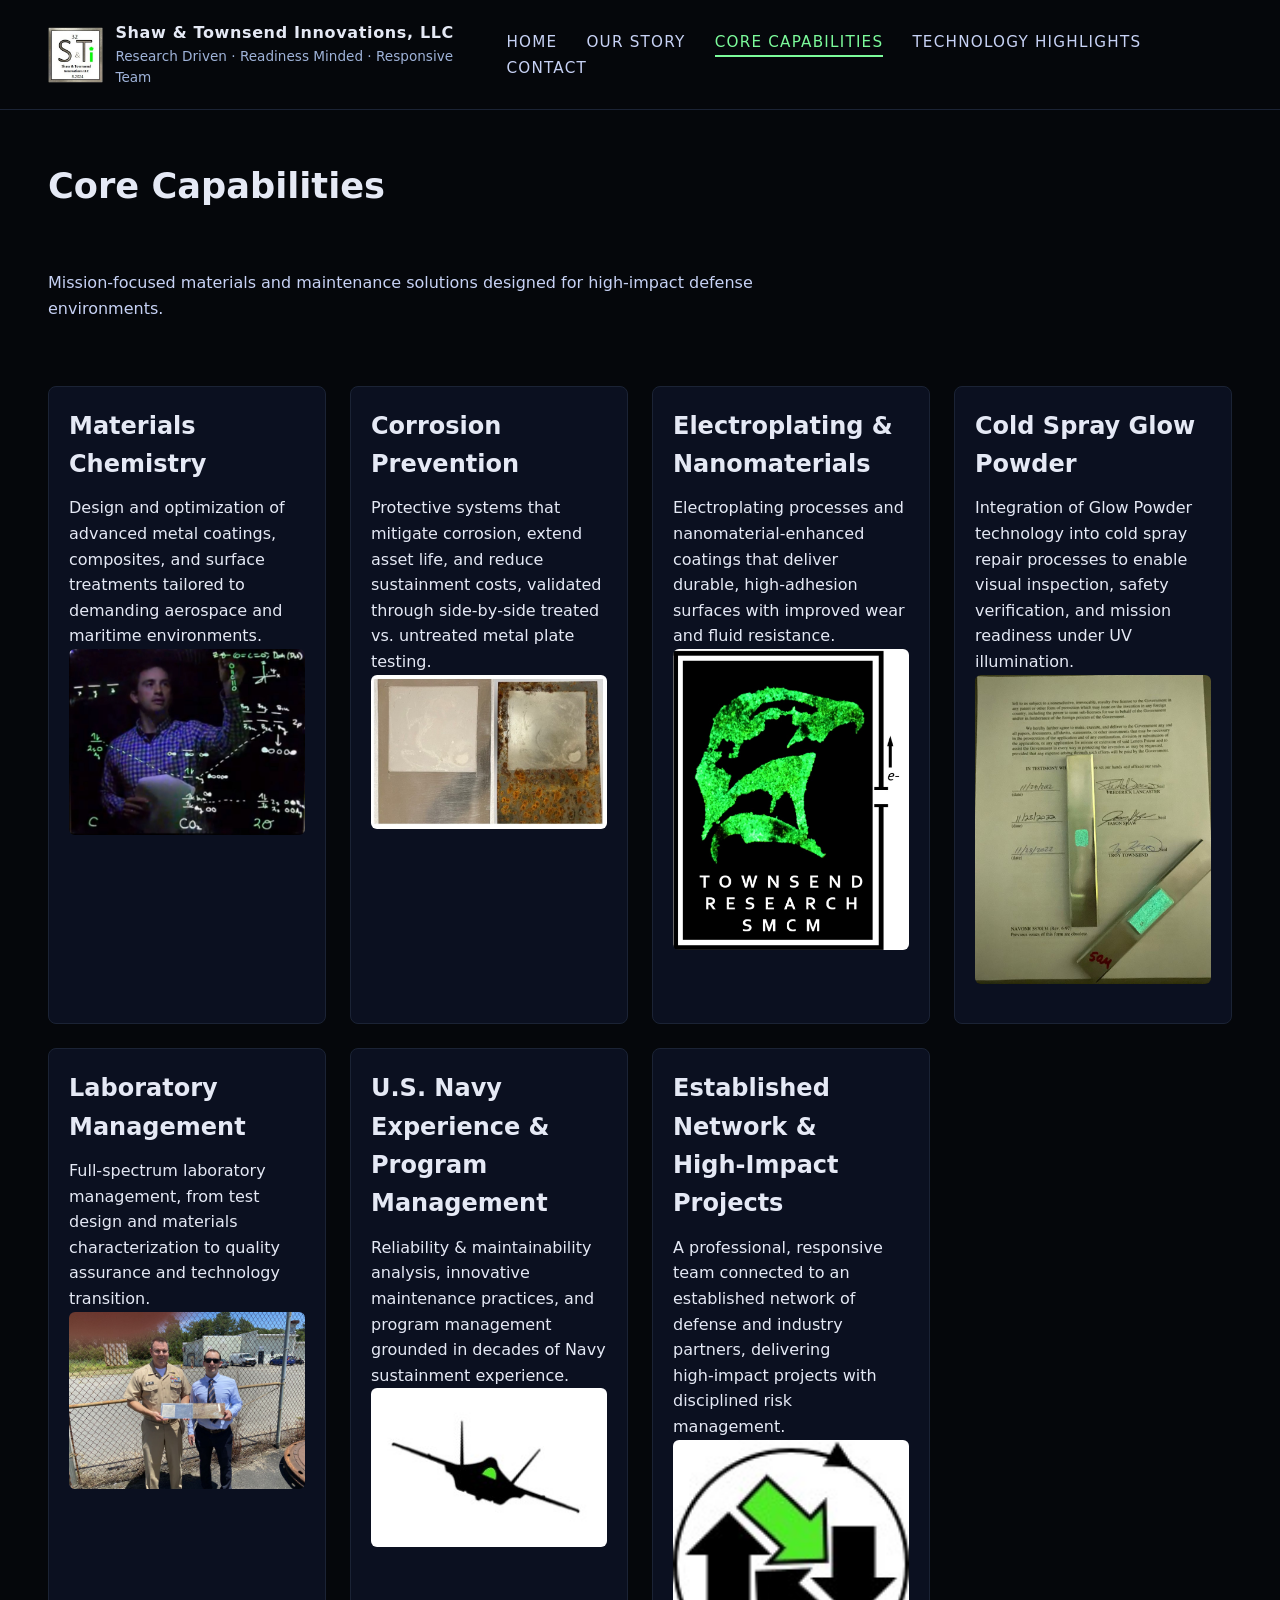
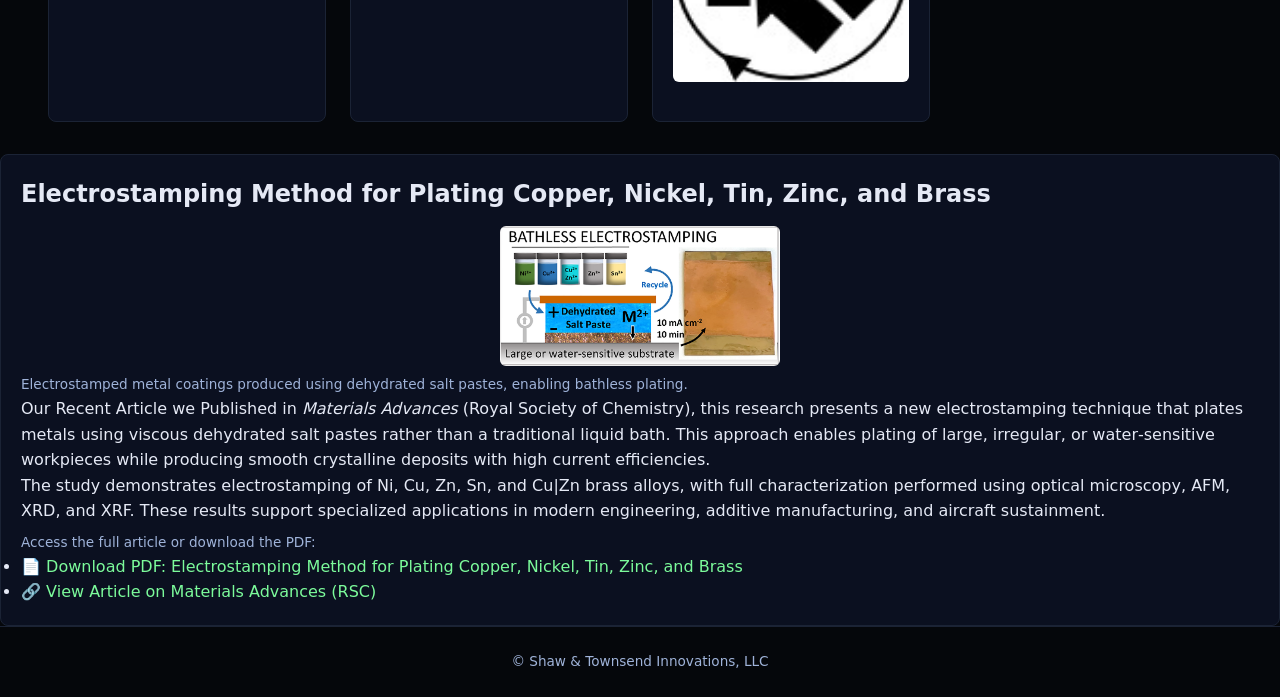
==== commit 80b08208: "Update capabilities.html" ====
--- a/capabilities.html
+++ b/capabilities.html
@@ -131,7 +131,7 @@
 
     <!-- Summary -->
     <p>
-      Published in <em>Materials Advances</em> (Royal Society of Chemistry), this research presents a new
+      Our Recent Article we Published in <em>Materials Advances</em> (Royal Society of Chemistry), this research presents a new
       electrostamping technique that plates metals using viscous dehydrated salt pastes rather than a
       traditional liquid bath. This approach enables plating of large, irregular, or water‑sensitive
       workpieces while producing smooth crystalline deposits with high current efficiencies.
